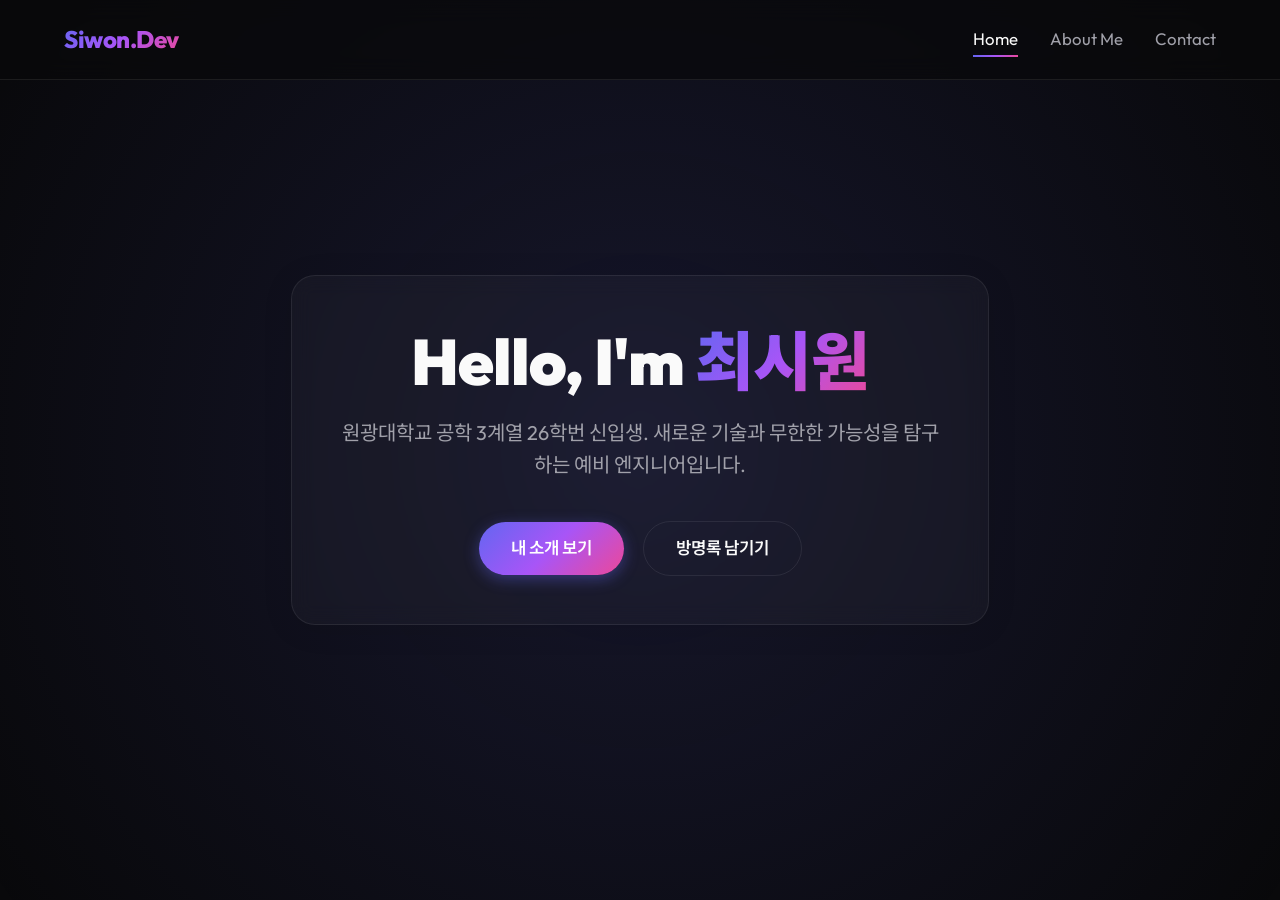
==== index.html @ b14f6374 "feat: Initial commit for personal blog" ====
<!DOCTYPE html>
<html lang="ko">
<head>
    <meta charset="UTF-8">
    <meta name="viewport" content="width=device-width, initial-scale=1.0">
    <title>최시원 | 개인 블로그</title>
    <meta name="description" content="원광대학교 공학 3계열 26학번 최시원의 개인 블로그입니다.">
    <link rel="stylesheet" href="styles.css">
</head>
<body>
    <nav>
        <a href="index.html" class="logo">Siwon.Dev</a>
        <div class="nav-links">
            <a href="index.html" class="active">Home</a>
            <a href="about.html">About Me</a>
            <a href="contact.html">Contact</a>
        </div>
    </nav>
    <main class="hero">
        <div class="glass-card fade-in">
            <h1>Hello, I'm <span class="text-gradient">최시원</span></h1>
            <p class="fade-in delay-1">원광대학교 공학 3계열 26학번 신입생. 새로운 기술과 무한한 가능성을 탐구하는 예비 엔지니어입니다.</p>
            <div class="fade-in delay-2">
                <a href="about.html" class="btn btn-primary">내 소개 보기</a>
                <a href="contact.html" class="btn btn-secondary">방명록 남기기</a>
            </div>
        </div>
    </main>
    <script src="script.js"></script>
</body>
</html>
---- styles.css ----
@import url('https://fonts.googleapis.com/css2?family=Outfit:wght@300;400;600;800&family=Noto+Sans+KR:wght@300;400;700;900&display=swap');

:root {
    --bg-color: #09090b; /* Very dark zinc */
    --text-primary: #fafafa;
    --text-secondary: #a1a1aa;
    --accent-glow: rgba(99, 102, 241, 0.15);
    --accent-gradient: linear-gradient(135deg, #6366f1 0%, #a855f7 50%, #ec4899 100%);
    --card-bg: rgba(255, 255, 255, 0.03);
    --card-border: rgba(255, 255, 255, 0.08);
    --nav-height: 80px;
}

* {
    margin: 0;
    padding: 0;
    box-sizing: border-box;
}

body {
    font-family: 'Outfit', 'Noto Sans KR', sans-serif;
    background-color: var(--bg-color);
    color: var(--text-primary);
    line-height: 1.6;
    overflow-x: hidden;
    position: relative;
}

/* Background Effects */
body::before {
    content: '';
    position: fixed;
    top: -50%;
    left: -50%;
    width: 200%;
    height: 200%;
    background: radial-gradient(circle at 50% 50%, var(--accent-glow) 0%, transparent 50%);
    z-index: -1;
    pointer-events: none;
    animation: pulse 15s ease-in-out infinite alternate;
}

@keyframes pulse {
    0% { transform: scale(1) translate(0, 0); }
    100% { transform: scale(1.1) translate(-2%, 2%); }
}

/* Navigation */
nav {
    position: fixed;
    top: 0;
    width: 100%;
    height: var(--nav-height);
    display: flex;
    justify-content: space-between;
    align-items: center;
    padding: 0 5%;
    background: rgba(9, 9, 11, 0.7);
    backdrop-filter: blur(12px);
    -webkit-backdrop-filter: blur(12px);
    border-bottom: 1px solid var(--card-border);
    z-index: 1000;
    transition: all 0.3s ease;
}

.logo {
    font-size: 1.5rem;
    font-weight: 800;
    background: var(--accent-gradient);
    -webkit-background-clip: text;
    -webkit-text-fill-color: transparent;
    text-decoration: none;
    letter-spacing: -0.5px;
}

.nav-links {
    display: flex;
    gap: 2rem;
}

.nav-links a {
    color: var(--text-secondary);
    text-decoration: none;
    font-weight: 400;
    font-size: 1.05rem;
    transition: color 0.3s ease;
    position: relative;
}

.nav-links a:hover, .nav-links a.active {
    color: var(--text-primary);
}

.nav-links a::after {
    content: '';
    position: absolute;
    width: 0;
    height: 2px;
    bottom: -4px;
    left: 0;
    background: var(--accent-gradient);
    transition: width 0.3s ease;
}

.nav-links a:hover::after, .nav-links a.active::after {
    width: 100%;
}

/* Base Layout */
main {
    padding-top: var(--nav-height);
    min-height: 100vh;
    display: flex;
    flex-direction: column;
    align-items: center;
}

.container {
    width: 100%;
    max-width: 1100px;
    padding: 4rem 2rem;
}

/* Glassmorphism Cards */
.glass-card {
    background: var(--card-bg);
    border: 1px solid var(--card-border);
    border-radius: 24px;
    backdrop-filter: blur(10px);
    -webkit-backdrop-filter: blur(10px);
    padding: 3rem;
    box-shadow: 0 4px 30px rgba(0, 0, 0, 0.1);
    transition: transform 0.3s ease, border-color 0.3s ease;
}

.glass-card:hover {
    transform: translateY(-5px);
    border-color: rgba(255, 255, 255, 0.15);
}

/* Typography */
h1 {
    font-size: 4rem;
    font-weight: 900;
    letter-spacing: -1px;
    line-height: 1.2;
    margin-bottom: 1rem;
}

h2 {
    font-size: 2.5rem;
    font-weight: 700;
    margin-bottom: 1.5rem;
    color: var(--text-primary);
}

p {
    color: var(--text-secondary);
    font-size: 1.1rem;
    margin-bottom: 1.5rem;
}

.text-gradient {
    background: var(--accent-gradient);
    -webkit-background-clip: text;
    -webkit-text-fill-color: transparent;
}

/* Buttons */
.btn {
    display: inline-flex;
    align-items: center;
    justify-content: center;
    padding: 0.8rem 2rem;
    border-radius: 50px;
    font-weight: 600;
    font-size: 1.05rem;
    text-decoration: none;
    transition: all 0.3s ease;
    border: none;
    cursor: pointer;
}

.btn-primary {
    background: var(--accent-gradient);
    color: white;
    box-shadow: 0 4px 15px rgba(99, 102, 241, 0.4);
}

.btn-primary:hover {
    box-shadow: 0 6px 20px rgba(99, 102, 241, 0.6);
    transform: translateY(-2px);
}

.btn-secondary {
    background: transparent;
    color: var(--text-primary);
    border: 1px solid var(--card-border);
    margin-left: 1rem;
}

.btn-secondary:hover {
    background: var(--card-bg);
    border-color: var(--text-primary);
}

/* Intro Section Specific (Home) */
.hero {
    min-height: calc(100vh - var(--nav-height));
    display: flex;
    align-items: center;
    justify-content: center;
    text-align: center;
}

.hero p {
    font-size: 1.25rem;
    max-width: 600px;
    margin: 0 auto 2.5rem;
}

/* About Page Specific */
.about-grid {
    display: grid;
    grid-template-columns: 1fr 1fr;
    gap: 3rem;
    margin-top: 3rem;
}

.badge {
    display: inline-block;
    padding: 0.4rem 1rem;
    border-radius: 20px;
    background: rgba(255, 255, 255, 0.05);
    border: 1px solid var(--card-border);
    font-size: 0.9rem;
    color: #cbd5e1;
    margin-right: 0.5rem;
    margin-bottom: 0.5rem;
}

.skills-container h3, .interests-container h3 {
    font-size: 1.25rem;
    margin-bottom: 1rem;
    color: var(--text-primary);
}

/* Contact Page Specific */
.contact-form {
    display: flex;
    flex-direction: column;
    gap: 1.5rem;
    max-width: 600px;
    margin: 0 auto;
}

.form-group {
    display: flex;
    flex-direction: column;
    text-align: left;
}

.form-group label {
    font-size: 0.95rem;
    margin-bottom: 0.5rem;
    color: var(--text-secondary);
}

.form-control {
    background: rgba(0, 0, 0, 0.2);
    border: 1px solid var(--card-border);
    border-radius: 12px;
    padding: 1rem;
    color: var(--text-primary);
    font-family: inherit;
    font-size: 1rem;
    transition: all 0.3s ease;
}

.form-control:focus {
    outline: none;
    border-color: #a855f7;
    background: rgba(0, 0, 0, 0.4);
}

textarea.form-control {
    resize: vertical;
    min-height: 150px;
}

/* Animations */
.fade-in {
    opacity: 0;
    transform: translateY(20px);
    animation: fadeIn 0.8s ease forwards;
}

.delay-1 { animation-delay: 0.2s; }
.delay-2 { animation-delay: 0.4s; }
.delay-3 { animation-delay: 0.6s; }

@keyframes fadeIn {
    to {
        opacity: 1;
        transform: translateY(0);
    }
}

/* Responsive */
@media (max-width: 768px) {
    h1 { font-size: 2.8rem; }
    h2 { font-size: 2rem; }
    .about-grid { grid-template-columns: 1fr; gap: 2rem; }
    .nav-links { gap: 1rem; }
    .nav-links a { font-size: 0.95rem; }
    .glass-card { padding: 2rem; }
}
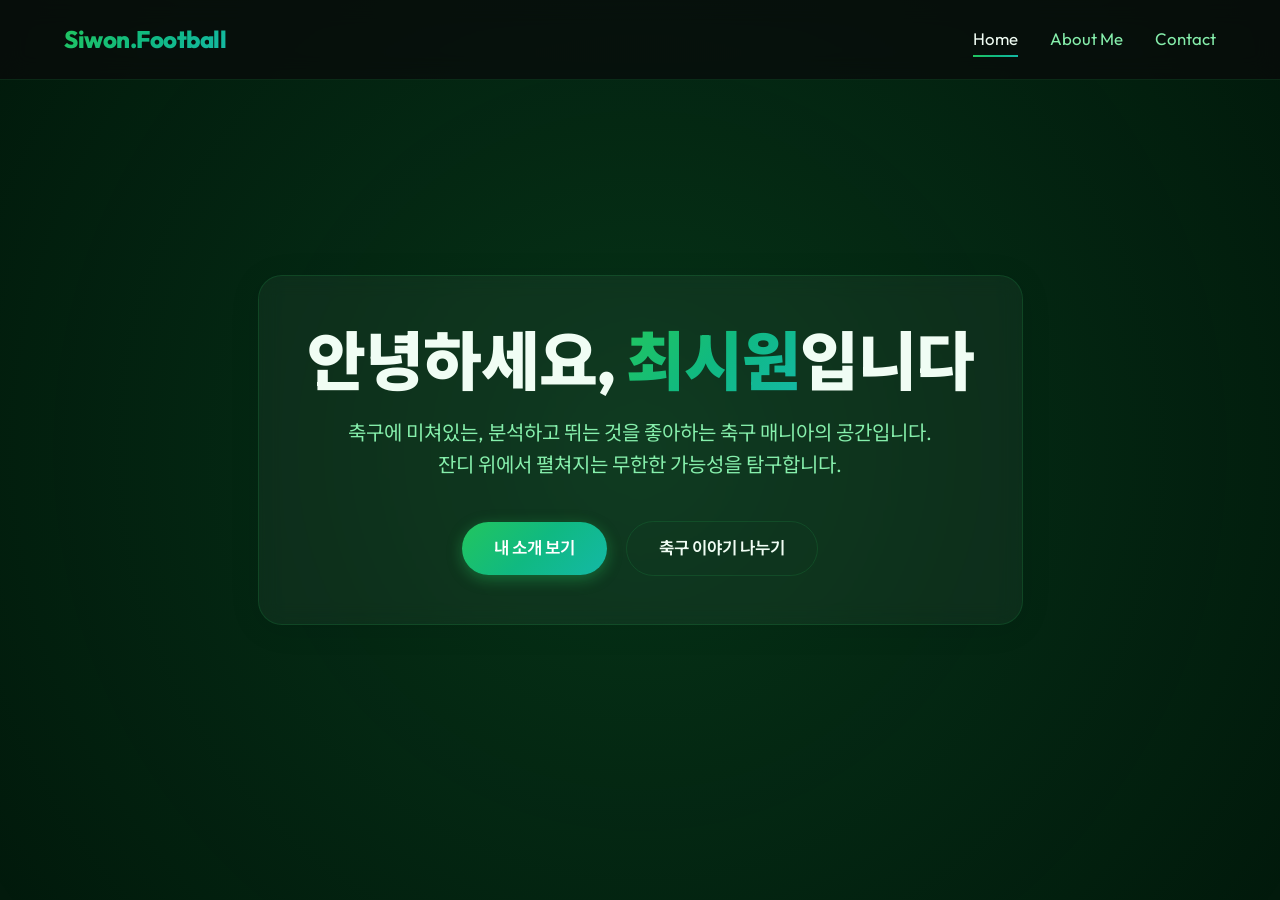
==== commit 6522c9ee: "Update theme and content to football" ====
--- a/index.html
+++ b/index.html
@@ -3,13 +3,13 @@
 <head>
     <meta charset="UTF-8">
     <meta name="viewport" content="width=device-width, initial-scale=1.0">
-    <title>최시원 | 개인 블로그</title>
-    <meta name="description" content="원광대학교 공학 3계열 26학번 최시원의 개인 블로그입니다.">
+    <title>최시원 | Football Blog</title>
+    <meta name="description" content="축구를 사랑하는 최시원의 개인 블로그입니다.">
     <link rel="stylesheet" href="styles.css">
 </head>
 <body>
     <nav>
-        <a href="index.html" class="logo">Siwon.Dev</a>
+        <a href="index.html" class="logo">Siwon.Football</a>
         <div class="nav-links">
             <a href="index.html" class="active">Home</a>
             <a href="about.html">About Me</a>
@@ -18,11 +18,11 @@
     </nav>
     <main class="hero">
         <div class="glass-card fade-in">
-            <h1>Hello, I'm <span class="text-gradient">최시원</span></h1>
-            <p class="fade-in delay-1">원광대학교 공학 3계열 26학번 신입생. 새로운 기술과 무한한 가능성을 탐구하는 예비 엔지니어입니다.</p>
+            <h1>안녕하세요, <span class="text-gradient">최시원</span>입니다</h1>
+            <p class="fade-in delay-1">축구에 미쳐있는, 분석하고 뛰는 것을 좋아하는 축구 매니아의 공간입니다. 잔디 위에서 펼쳐지는 무한한 가능성을 탐구합니다.</p>
             <div class="fade-in delay-2">
                 <a href="about.html" class="btn btn-primary">내 소개 보기</a>
-                <a href="contact.html" class="btn btn-secondary">방명록 남기기</a>
+                <a href="contact.html" class="btn btn-secondary">축구 이야기 나누기</a>
             </div>
         </div>
     </main>
--- a/styles.css
+++ b/styles.css
@@ -1,13 +1,13 @@
 @import url('https://fonts.googleapis.com/css2?family=Outfit:wght@300;400;600;800&family=Noto+Sans+KR:wght@300;400;700;900&display=swap');
 
 :root {
-    --bg-color: #09090b; /* Very dark zinc */
-    --text-primary: #fafafa;
-    --text-secondary: #a1a1aa;
-    --accent-glow: rgba(99, 102, 241, 0.15);
-    --accent-gradient: linear-gradient(135deg, #6366f1 0%, #a855f7 50%, #ec4899 100%);
-    --card-bg: rgba(255, 255, 255, 0.03);
-    --card-border: rgba(255, 255, 255, 0.08);
+    --bg-color: #021a0c; /* Very dark green/black */
+    --text-primary: #f0fdf4;
+    --text-secondary: #86efac;
+    --accent-glow: rgba(34, 197, 94, 0.15);
+    --accent-gradient: linear-gradient(135deg, #22c55e 0%, #10b981 50%, #14b8a6 100%);
+    --card-bg: rgba(255, 255, 255, 0.04);
+    --card-border: rgba(34, 197, 94, 0.15);
     --nav-height: 80px;
 }
 
@@ -184,11 +184,11 @@
 .btn-primary {
     background: var(--accent-gradient);
     color: white;
-    box-shadow: 0 4px 15px rgba(99, 102, 241, 0.4);
+    box-shadow: 0 4px 15px rgba(34, 197, 94, 0.4);
 }
 
 .btn-primary:hover {
-    box-shadow: 0 6px 20px rgba(99, 102, 241, 0.6);
+    box-shadow: 0 6px 20px rgba(34, 197, 94, 0.6);
     transform: translateY(-2px);
 }
 
@@ -279,7 +279,7 @@
 
 .form-control:focus {
     outline: none;
-    border-color: #a855f7;
+    border-color: #10b981;
     background: rgba(0, 0, 0, 0.4);
 }
 
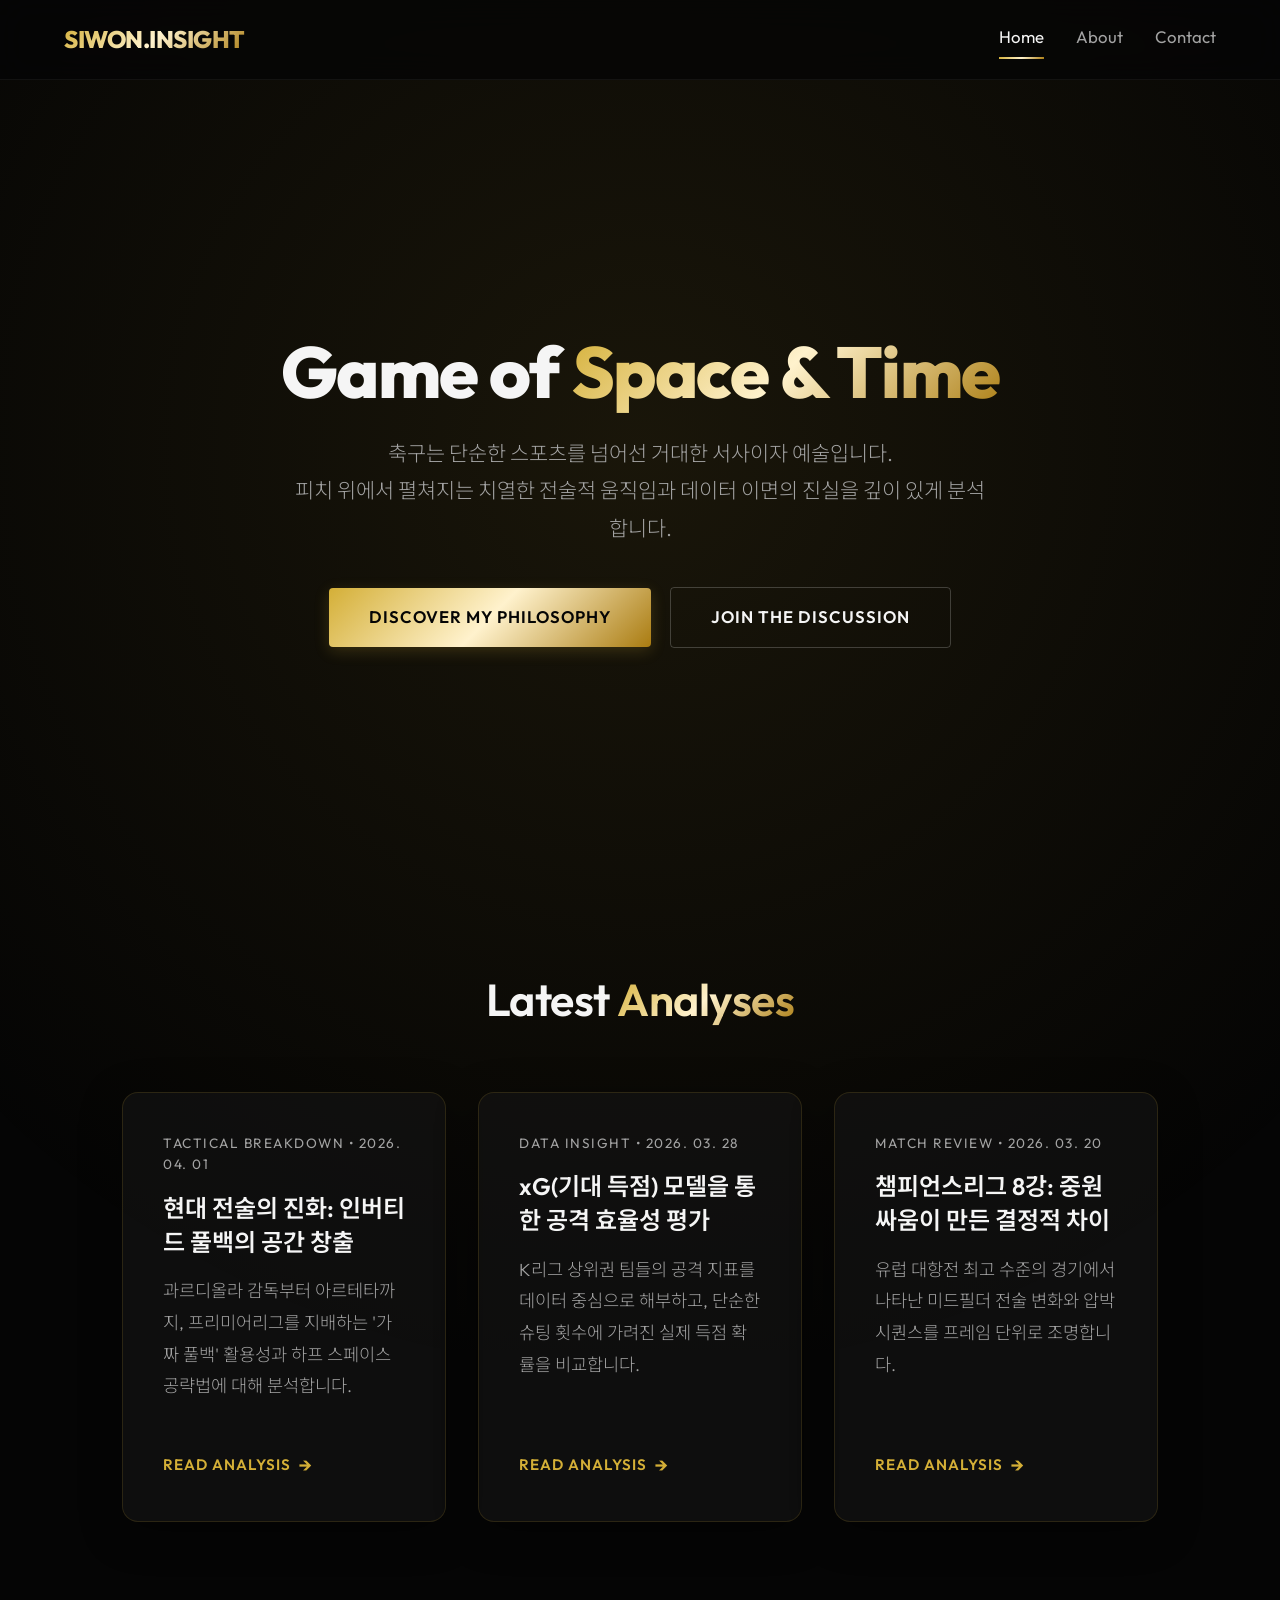
==== commit b3f9612a: "Upgrade theme to luxury gold and onyx with expanded content" ====
--- a/index.html
+++ b/index.html
@@ -3,28 +3,61 @@
 <head>
     <meta charset="UTF-8">
     <meta name="viewport" content="width=device-width, initial-scale=1.0">
-    <title>최시원 | Football Blog</title>
-    <meta name="description" content="축구를 사랑하는 최시원의 개인 블로그입니다.">
+    <title>최시원 | Football Insights</title>
+    <meta name="description" content="시야를 바꾸는 축구 인사이트와 전술 분석. 최시원의 프리미엄 축구 블로그입니다.">
     <link rel="stylesheet" href="styles.css">
 </head>
 <body>
     <nav>
-        <a href="index.html" class="logo">Siwon.Football</a>
+        <a href="index.html" class="logo">Siwon.Insight</a>
         <div class="nav-links">
             <a href="index.html" class="active">Home</a>
-            <a href="about.html">About Me</a>
+            <a href="about.html">About</a>
             <a href="contact.html">Contact</a>
         </div>
     </nav>
-    <main class="hero">
-        <div class="glass-card fade-in">
-            <h1>안녕하세요, <span class="text-gradient">최시원</span>입니다</h1>
-            <p class="fade-in delay-1">축구에 미쳐있는, 분석하고 뛰는 것을 좋아하는 축구 매니아의 공간입니다. 잔디 위에서 펼쳐지는 무한한 가능성을 탐구합니다.</p>
-            <div class="fade-in delay-2">
-                <a href="about.html" class="btn btn-primary">내 소개 보기</a>
-                <a href="contact.html" class="btn btn-secondary">축구 이야기 나누기</a>
+    
+    <main>
+        <section class="hero">
+            <div class="fade-in">
+                <h1>Game of <span class="text-gradient">Space & Time</span></h1>
+                <p class="hero-subtitle fade-in delay-1">
+                    축구는 단순한 스포츠를 넘어선 거대한 서사이자 예술입니다.<br>
+                    피치 위에서 펼쳐지는 치열한 전술적 움직임과 데이터 이면의 진실을 깊이 있게 분석합니다.
+                </p>
+                <div class="fade-in delay-2" style="margin-top: 2rem;">
+                    <a href="about.html" class="btn btn-primary">Discover My Philosophy</a>
+                    <a href="contact.html" class="btn btn-secondary">Join The Discussion</a>
+                </div>
             </div>
-        </div>
+        </section>
+
+        <section class="content-section fade-in delay-3">
+            <h2 style="text-align: center; margin-bottom: 3.5rem;">Latest <span class="text-gradient">Analyses</span></h2>
+            
+            <div class="grid-3">
+                <article class="glass-card article-card">
+                    <span class="article-meta">Tactical Breakdown • 2026. 04. 01</span>
+                    <h3>현대 전술의 진화: 인버티드 풀백의 공간 창출</h3>
+                    <p>과르디올라 감독부터 아르테타까지, 프리미어리그를 지배하는 '가짜 풀백' 활용성과 하프 스페이스 공략법에 대해 분석합니다.</p>
+                    <a href="#" class="read-more">Read Analysis <span style="font-size: 1.2rem;">→</span></a>
+                </article>
+
+                <article class="glass-card article-card">
+                    <span class="article-meta">Data Insight • 2026. 03. 28</span>
+                    <h3>xG(기대 득점) 모델을 통한 공격 효율성 평가</h3>
+                    <p>K리그 상위권 팀들의 공격 지표를 데이터 중심으로 해부하고, 단순한 슈팅 횟수에 가려진 실제 득점 확률을 비교합니다.</p>
+                    <a href="#" class="read-more">Read Analysis <span style="font-size: 1.2rem;">→</span></a>
+                </article>
+
+                <article class="glass-card article-card">
+                    <span class="article-meta">Match Review • 2026. 03. 20</span>
+                    <h3>챔피언스리그 8강: 중원 싸움이 만든 결정적 차이</h3>
+                    <p>유럽 대항전 최고 수준의 경기에서 나타난 미드필더 전술 변화와 압박 시퀀스를 프레임 단위로 조명합니다.</p>
+                    <a href="#" class="read-more">Read Analysis <span style="font-size: 1.2rem;">→</span></a>
+                </article>
+            </div>
+        </section>
     </main>
     <script src="script.js"></script>
 </body>
--- a/styles.css
+++ b/styles.css
@@ -1,13 +1,13 @@
-@import url('https://fonts.googleapis.com/css2?family=Outfit:wght@300;400;600;800&family=Noto+Sans+KR:wght@300;400;700;900&display=swap');
+@import url('https://fonts.googleapis.com/css2?family=Outfit:wght@300;400;600;800&family=Noto+Sans+KR:wght@300;400;600;800&display=swap');
 
 :root {
-    --bg-color: #021a0c; /* Very dark green/black */
-    --text-primary: #f0fdf4;
-    --text-secondary: #86efac;
-    --accent-glow: rgba(34, 197, 94, 0.15);
-    --accent-gradient: linear-gradient(135deg, #22c55e 0%, #10b981 50%, #14b8a6 100%);
-    --card-bg: rgba(255, 255, 255, 0.04);
-    --card-border: rgba(34, 197, 94, 0.15);
+    --bg-color: #050505; /* Deep onyx */
+    --text-primary: #f5f5f5;
+    --text-secondary: #a3a3a3;
+    --accent-glow: rgba(212, 175, 55, 0.1);
+    --accent-gradient: linear-gradient(135deg, #d4af37 0%, #fff2cd 50%, #aa7c11 100%);
+    --card-bg: rgba(20, 20, 20, 0.6);
+    --card-border: rgba(212, 175, 55, 0.15);
     --nav-height: 80px;
 }
 
@@ -34,15 +34,15 @@
     left: -50%;
     width: 200%;
     height: 200%;
-    background: radial-gradient(circle at 50% 50%, var(--accent-glow) 0%, transparent 50%);
+    background: radial-gradient(circle at 50% 50%, var(--accent-glow) 0%, transparent 60%);
     z-index: -1;
     pointer-events: none;
-    animation: pulse 15s ease-in-out infinite alternate;
+    animation: pulse 12s ease-in-out infinite alternate;
 }
 
 @keyframes pulse {
     0% { transform: scale(1) translate(0, 0); }
-    100% { transform: scale(1.1) translate(-2%, 2%); }
+    100% { transform: scale(1.05) translate(-1%, 1%); }
 }
 
 /* Navigation */
@@ -55,10 +55,10 @@
     justify-content: space-between;
     align-items: center;
     padding: 0 5%;
-    background: rgba(9, 9, 11, 0.7);
-    backdrop-filter: blur(12px);
-    -webkit-backdrop-filter: blur(12px);
-    border-bottom: 1px solid var(--card-border);
+    background: rgba(5, 5, 5, 0.8);
+    backdrop-filter: blur(16px);
+    -webkit-backdrop-filter: blur(16px);
+    border-bottom: 1px solid rgba(255, 255, 255, 0.05);
     z-index: 1000;
     transition: all 0.3s ease;
 }
@@ -71,6 +71,7 @@
     -webkit-text-fill-color: transparent;
     text-decoration: none;
     letter-spacing: -0.5px;
+    text-transform: uppercase;
 }
 
 .nav-links {
@@ -85,6 +86,7 @@
     font-size: 1.05rem;
     transition: color 0.3s ease;
     position: relative;
+    padding-bottom: 4px;
 }
 
 .nav-links a:hover, .nav-links a.active {
@@ -121,36 +123,114 @@
     padding: 4rem 2rem;
 }
 
+/* Premium Layout for Index Content */
+.hero {
+    min-height: calc(100vh - var(--nav-height));
+    display: flex;
+    flex-direction: column;
+    align-items: center;
+    justify-content: center;
+    text-align: center;
+    width: 100%;
+    padding: 0 2rem;
+}
+
+.content-section {
+    width: 100%;
+    max-width: 1100px;
+    padding: 4rem 2rem 8rem;
+    margin: 0 auto;
+}
+
+.grid-2 {
+    display: grid;
+    grid-template-columns: repeat(auto-fit, minmax(350px, 1fr));
+    gap: 2rem;
+}
+
+.grid-3 {
+    display: grid;
+    grid-template-columns: repeat(auto-fit, minmax(280px, 1fr));
+    gap: 2rem;
+}
+
 /* Glassmorphism Cards */
 .glass-card {
     background: var(--card-bg);
     border: 1px solid var(--card-border);
-    border-radius: 24px;
-    backdrop-filter: blur(10px);
-    -webkit-backdrop-filter: blur(10px);
+    border-radius: 16px;
+    backdrop-filter: blur(12px);
+    -webkit-backdrop-filter: blur(12px);
     padding: 3rem;
-    box-shadow: 0 4px 30px rgba(0, 0, 0, 0.1);
-    transition: transform 0.3s ease, border-color 0.3s ease;
+    box-shadow: 0 10px 40px rgba(0, 0, 0, 0.4);
+    transition: transform 0.4s cubic-bezier(0.175, 0.885, 0.32, 1.275), border-color 0.3s ease, box-shadow 0.3s ease;
 }
 
 .glass-card:hover {
-    transform: translateY(-5px);
-    border-color: rgba(255, 255, 255, 0.15);
+    transform: translateY(-8px);
+    border-color: rgba(212, 175, 55, 0.4);
+    box-shadow: 0 15px 50px rgba(212, 175, 55, 0.1);
+}
+
+.article-card {
+    padding: 2.5rem;
+    display: flex;
+    flex-direction: column;
+    height: 100%;
+    text-align: left;
+}
+
+.article-meta {
+    font-family: 'Outfit', sans-serif;
+    font-size: 0.85rem;
+    color: var(--text-secondary);
+    text-transform: uppercase;
+    letter-spacing: 1.5px;
+    margin-bottom: 1rem;
+    display: block;
+}
+
+.read-more {
+    margin-top: auto;
+    padding-top: 1.5rem;
+    color: #d4af37;
+    text-decoration: none;
+    font-weight: 600;
+    font-size: 0.95rem;
+    display: inline-flex;
+    align-items: center;
+    gap: 0.5rem;
+    transition: gap 0.3s ease;
+    text-transform: uppercase;
+    letter-spacing: 1px;
+}
+
+.read-more:hover {
+    gap: 0.8rem;
 }
 
 /* Typography */
 h1 {
-    font-size: 4rem;
-    font-weight: 900;
-    letter-spacing: -1px;
-    line-height: 1.2;
+    font-size: 4.5rem;
+    font-weight: 800;
+    letter-spacing: -1.5px;
+    line-height: 1.1;
+    margin-bottom: 1.5rem;
+}
+
+h2 {
+    font-size: 2.8rem;
+    font-weight: 600;
+    margin-bottom: 1.5rem;
+    color: var(--text-primary);
+    letter-spacing: -0.5px;
+}
+
+h3 {
+    font-size: 1.5rem;
+    font-weight: 600;
     margin-bottom: 1rem;
-}
-
-h2 {
-    font-size: 2.5rem;
-    font-weight: 700;
-    margin-bottom: 1.5rem;
+    line-height: 1.4;
     color: var(--text-primary);
 }
 
@@ -158,12 +238,26 @@
     color: var(--text-secondary);
     font-size: 1.1rem;
     margin-bottom: 1.5rem;
+    font-weight: 300;
+    line-height: 1.8;
+}
+
+strong {
+    font-weight: 600;
+    color: var(--text-primary);
 }
 
 .text-gradient {
     background: var(--accent-gradient);
     -webkit-background-clip: text;
     -webkit-text-fill-color: transparent;
+}
+
+.hero-subtitle {
+    font-size: 1.3rem;
+    max-width: 700px;
+    margin: 0 auto 2.5rem;
+    line-height: 1.8;
 }
 
 /* Buttons */
@@ -171,133 +265,183 @@
     display: inline-flex;
     align-items: center;
     justify-content: center;
-    padding: 0.8rem 2rem;
-    border-radius: 50px;
+    padding: 1rem 2.5rem;
+    border-radius: 4px;
     font-weight: 600;
     font-size: 1.05rem;
     text-decoration: none;
     transition: all 0.3s ease;
     border: none;
     cursor: pointer;
+    text-transform: uppercase;
+    letter-spacing: 1px;
 }
 
 .btn-primary {
     background: var(--accent-gradient);
-    color: white;
-    box-shadow: 0 4px 15px rgba(34, 197, 94, 0.4);
+    color: #050505;
+    box-shadow: 0 4px 15px rgba(212, 175, 55, 0.2);
 }
 
 .btn-primary:hover {
-    box-shadow: 0 6px 20px rgba(34, 197, 94, 0.6);
+    box-shadow: 0 8px 25px rgba(212, 175, 55, 0.4);
     transform: translateY(-2px);
 }
 
 .btn-secondary {
     background: transparent;
     color: var(--text-primary);
-    border: 1px solid var(--card-border);
+    border: 1px solid rgba(255, 255, 255, 0.2);
     margin-left: 1rem;
 }
 
 .btn-secondary:hover {
-    background: var(--card-bg);
-    border-color: var(--text-primary);
-}
-
-/* Intro Section Specific (Home) */
-.hero {
-    min-height: calc(100vh - var(--nav-height));
-    display: flex;
-    align-items: center;
-    justify-content: center;
+    background: rgba(255, 255, 255, 0.05);
+    border-color: #d4af37;
+    color: #d4af37;
+}
+
+/* About Page Specific */
+.about-header {
     text-align: center;
-}
-
-.hero p {
-    font-size: 1.25rem;
-    max-width: 600px;
-    margin: 0 auto 2.5rem;
-}
-
-/* About Page Specific */
-.about-grid {
+    margin-bottom: 4rem;
+}
+
+.portfolio-section {
+    margin-top: 4rem;
+}
+
+.portfolio-item {
+    border-left: 2px solid rgba(212, 175, 55, 0.3);
+    padding-left: 2rem;
+    margin-bottom: 3rem;
+    position: relative;
+    padding-bottom: 1rem;
+}
+
+.portfolio-item::before {
+    content: '';
+    position: absolute;
+    left: -7px;
+    top: 0;
+    width: 12px;
+    height: 12px;
+    border-radius: 50%;
+    background: var(--accent-gradient);
+}
+
+.portfolio-year {
+    font-family: 'Outfit', sans-serif;
+    font-weight: 800;
+    color: #d4af37;
+    font-size: 1.1rem;
+    margin-bottom: 0.5rem;
+    letter-spacing: 1px;
+}
+
+.badge-row {
+    display: flex;
+    flex-wrap: wrap;
+    gap: 0.8rem;
+    margin-top: 1.5rem;
+}
+
+.badge {
+    padding: 0.5rem 1.2rem;
+    border-radius: 4px;
+    background: rgba(212, 175, 55, 0.05);
+    border: 1px solid rgba(212, 175, 55, 0.2);
+    font-size: 0.9rem;
+    color: #fcf6ba;
+    font-weight: 400;
+    letter-spacing: 0.5px;
+}
+
+/* Contact Page Specific */
+.contact-wrapper {
     display: grid;
-    grid-template-columns: 1fr 1fr;
-    gap: 3rem;
-    margin-top: 3rem;
-}
-
-.badge {
-    display: inline-block;
-    padding: 0.4rem 1rem;
-    border-radius: 20px;
-    background: rgba(255, 255, 255, 0.05);
-    border: 1px solid var(--card-border);
-    font-size: 0.9rem;
-    color: #cbd5e1;
-    margin-right: 0.5rem;
+    grid-template-columns: 1fr 1.5fr;
+    gap: 4rem;
+    align-items: start;
+}
+
+.contact-info-card {
+    background: transparent;
+    border: none;
+    box-shadow: none;
+    padding: 0;
+}
+
+.info-item {
+    margin-bottom: 2.5rem;
+}
+
+.info-item h4 {
+    font-size: 0.85rem;
+    color: var(--text-secondary);
+    text-transform: uppercase;
+    letter-spacing: 2px;
     margin-bottom: 0.5rem;
 }
 
-.skills-container h3, .interests-container h3 {
-    font-size: 1.25rem;
-    margin-bottom: 1rem;
-    color: var(--text-primary);
-}
-
-/* Contact Page Specific */
+.info-item p {
+    color: var(--text-primary);
+    font-size: 1.15rem;
+    font-weight: 400;
+}
+
 .contact-form {
     display: flex;
     flex-direction: column;
     gap: 1.5rem;
-    max-width: 600px;
-    margin: 0 auto;
 }
 
 .form-group {
     display: flex;
     flex-direction: column;
-    text-align: left;
 }
 
 .form-group label {
-    font-size: 0.95rem;
-    margin-bottom: 0.5rem;
+    font-size: 0.85rem;
+    margin-bottom: 0.8rem;
     color: var(--text-secondary);
+    text-transform: uppercase;
+    letter-spacing: 1px;
 }
 
 .form-control {
-    background: rgba(0, 0, 0, 0.2);
-    border: 1px solid var(--card-border);
-    border-radius: 12px;
-    padding: 1rem;
+    background: rgba(255, 255, 255, 0.02);
+    border: 1px solid rgba(255, 255, 255, 0.1);
+    border-radius: 4px;
+    padding: 1.2rem;
     color: var(--text-primary);
     font-family: inherit;
-    font-size: 1rem;
+    font-size: 1.05rem;
     transition: all 0.3s ease;
 }
 
 .form-control:focus {
     outline: none;
-    border-color: #10b981;
-    background: rgba(0, 0, 0, 0.4);
+    border-color: #d4af37;
+    background: rgba(255, 255, 255, 0.04);
 }
 
 textarea.form-control {
     resize: vertical;
-    min-height: 150px;
+    min-height: 180px;
 }
 
 /* Animations */
 .fade-in {
     opacity: 0;
-    transform: translateY(20px);
-    animation: fadeIn 0.8s ease forwards;
+    transform: translateY(30px);
+    animation: fadeIn 1s cubic-bezier(0.165, 0.84, 0.44, 1) forwards;
 }
 
 .delay-1 { animation-delay: 0.2s; }
 .delay-2 { animation-delay: 0.4s; }
 .delay-3 { animation-delay: 0.6s; }
+.delay-4 { animation-delay: 0.8s; }
 
 @keyframes fadeIn {
     to {
@@ -307,11 +451,21 @@
 }
 
 /* Responsive */
+@media (max-width: 992px) {
+    .contact-wrapper {
+        grid-template-columns: 1fr;
+        gap: 3rem;
+    }
+}
+
 @media (max-width: 768px) {
-    h1 { font-size: 2.8rem; }
-    h2 { font-size: 2rem; }
-    .about-grid { grid-template-columns: 1fr; gap: 2rem; }
+    h1 { font-size: 3rem; }
+    h2 { font-size: 2.2rem; }
     .nav-links { gap: 1rem; }
-    .nav-links a { font-size: 0.95rem; }
+    .nav-links a { font-size: 0.9rem; }
     .glass-card { padding: 2rem; }
-}
+    .btn { padding: 0.8rem 1.8rem; }
+    .btn-secondary { margin-left: 0; margin-top: 1rem; }
+    .hero .fade-in.delay-2 { display: flex; flex-direction: column; }
+    .hero-subtitle { font-size: 1.1rem; }
+}
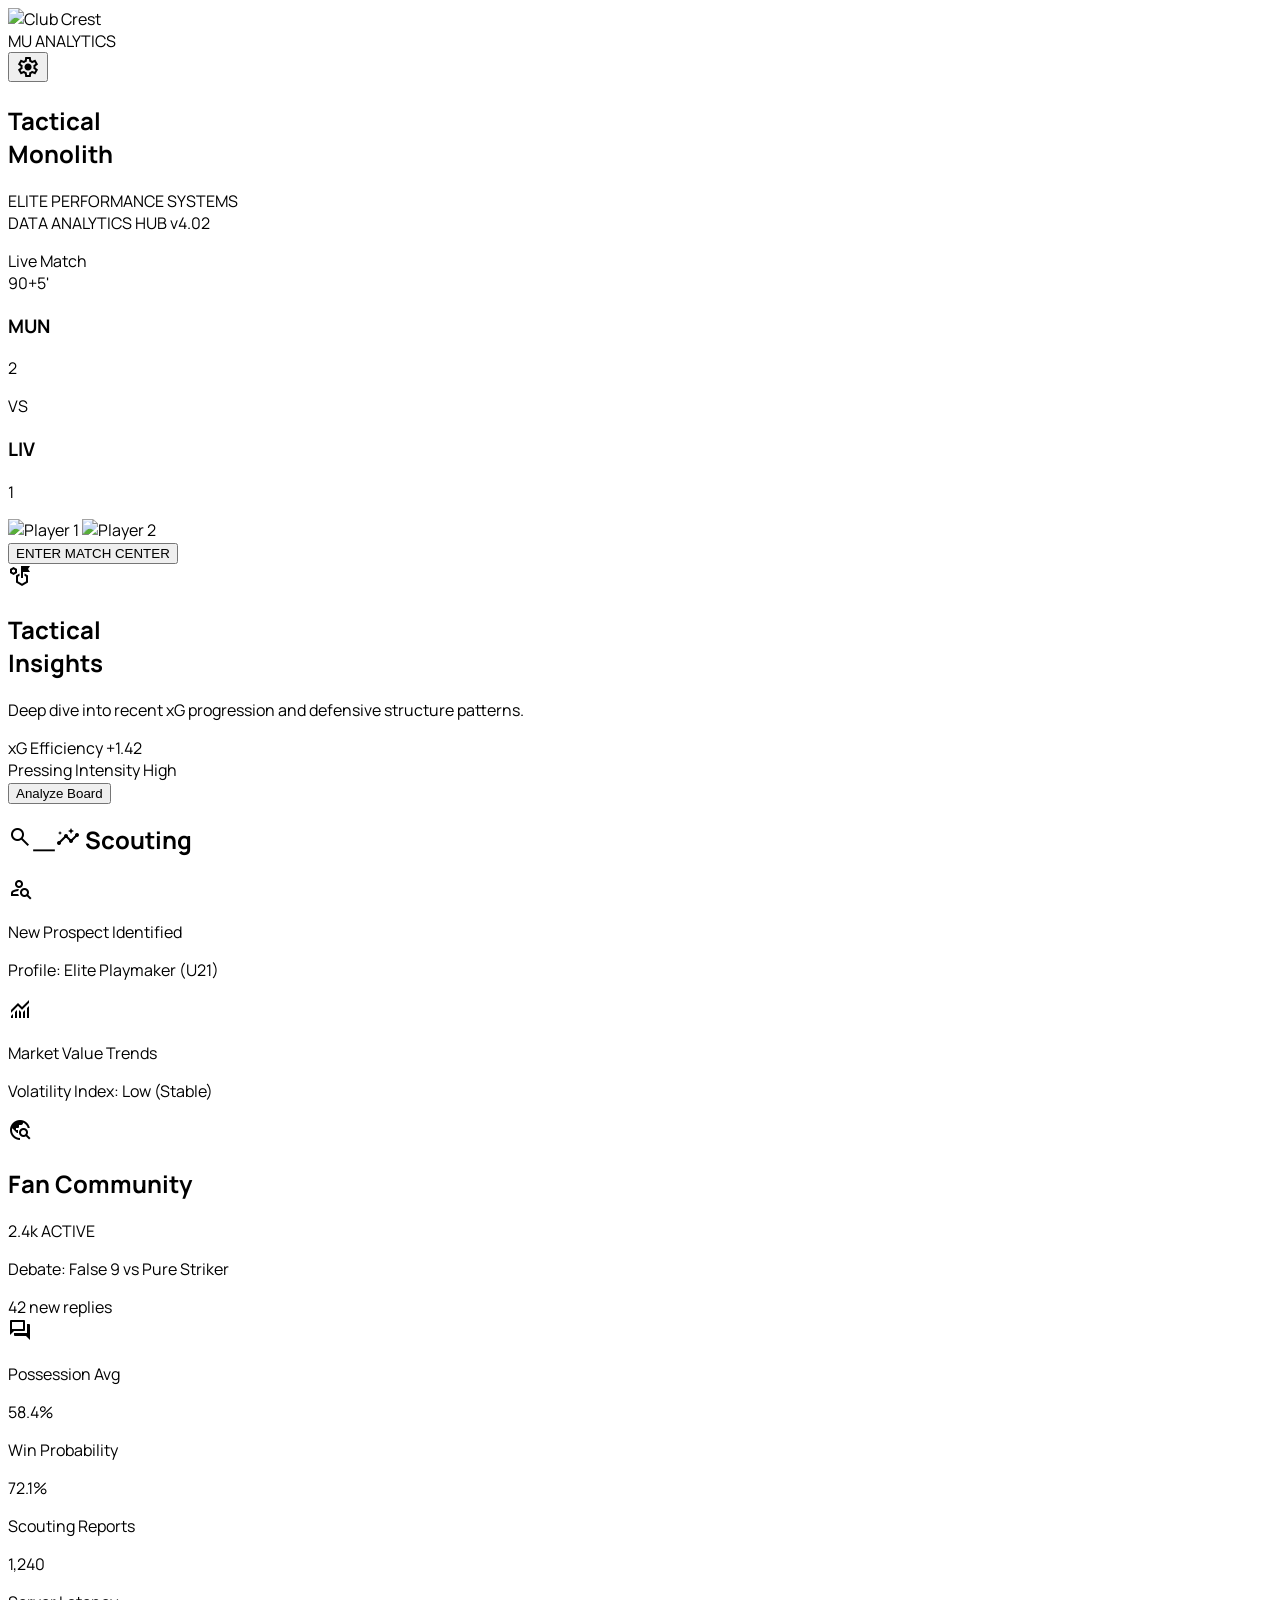
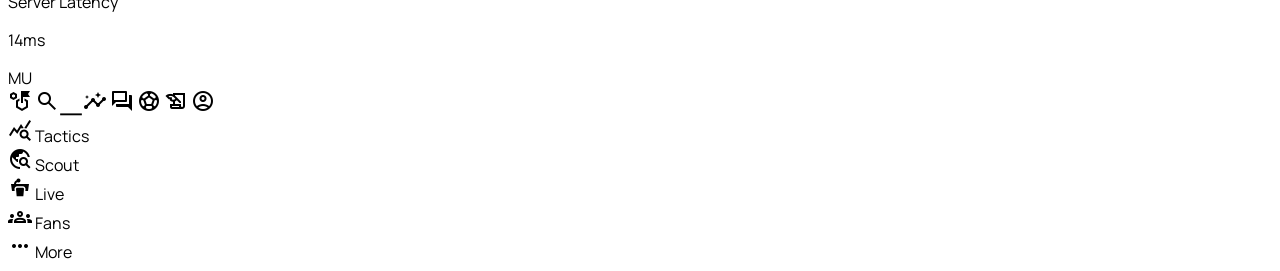
==== commit 5b447d15: "Update index.html with new Stitch blog content" ====
--- a/index.html
+++ b/index.html
@@ -1,64 +1,294 @@
 <!DOCTYPE html>
-<html lang="ko">
-<head>
-    <meta charset="UTF-8">
-    <meta name="viewport" content="width=device-width, initial-scale=1.0">
-    <title>최시원 | Football Insights</title>
-    <meta name="description" content="시야를 바꾸는 축구 인사이트와 전술 분석. 최시원의 프리미엄 축구 블로그입니다.">
-    <link rel="stylesheet" href="styles.css">
-</head>
-<body>
-    <nav>
-        <a href="index.html" class="logo">Siwon.Insight</a>
-        <div class="nav-links">
-            <a href="index.html" class="active">Home</a>
-            <a href="about.html">About</a>
-            <a href="contact.html">Contact</a>
-        </div>
-    </nav>
-    
-    <main>
-        <section class="hero">
-            <div class="fade-in">
-                <h1>Game of <span class="text-gradient">Space & Time</span></h1>
-                <p class="hero-subtitle fade-in delay-1">
-                    축구는 단순한 스포츠를 넘어선 거대한 서사이자 예술입니다.<br>
-                    피치 위에서 펼쳐지는 치열한 전술적 움직임과 데이터 이면의 진실을 깊이 있게 분석합니다.
+
+<html class="dark" lang="en"><head>
+<meta charset="utf-8"/>
+<meta content="width=device-width, initial-scale=1.0" name="viewport"/>
+<title>MU ANALYTICS | Tactical Monolith</title>
+<script src="https://cdn.tailwindcss.com?plugins=forms,container-queries"></script>
+<link href="https://fonts.googleapis.com/css2?family=Manrope:wght@200;400;600;700;800&display=swap" rel="stylesheet"/>
+<link href="https://fonts.googleapis.com/css2?family=Material+Symbols+Outlined:wght,FILL@100..700,0..1&display=swap" rel="stylesheet"/>
+<link href="https://fonts.googleapis.com/css2?family=Material+Symbols+Outlined:wght,FILL@100..700,0..1&display=swap" rel="stylesheet"/>
+<script id="tailwind-config">
+      tailwind.config = {
+        darkMode: "class",
+        theme: {
+          extend: {
+            "colors": {
+                    "surface": "#131313",
+                    "on-tertiary-fixed": "#1a1c1c",
+                    "tertiary": "#c6c6c7",
+                    "surface-container-low": "#1c1b1b",
+                    "on-surface-variant": "#e6bdb7",
+                    "on-background": "#e5e2e1",
+                    "surface-tint": "#ffb4a8",
+                    "on-primary-fixed": "#410000",
+                    "surface-container-high": "#2a2a2a",
+                    "surface-dim": "#131313",
+                    "surface-container-lowest": "#0e0e0e",
+                    "primary-container": "#da291c",
+                    "outline": "#ac8883",
+                    "secondary-container": "#474746",
+                    "on-tertiary-fixed-variant": "#454747",
+                    "error-container": "#93000a",
+                    "surface-bright": "#3a3939",
+                    "on-surface": "#e5e2e1",
+                    "primary-fixed-dim": "#ffb4a8",
+                    "on-secondary": "#303030",
+                    "tertiary-fixed-dim": "#c6c6c7",
+                    "tertiary-fixed": "#e2e2e2",
+                    "primary-fixed": "#ffdad4",
+                    "secondary-fixed-dim": "#c8c6c5",
+                    "primary": "#ffb4a8",
+                    "secondary": "#c8c6c5",
+                    "surface-container": "#201f1f",
+                    "on-secondary-fixed": "#1b1c1c",
+                    "surface-variant": "#353534",
+                    "surface-container-highest": "#353534",
+                    "on-error": "#690005",
+                    "inverse-primary": "#be0f09",
+                    "error": "#ffb4ab",
+                    "inverse-surface": "#e5e2e1",
+                    "on-secondary-fixed-variant": "#474746",
+                    "outline-variant": "#5c403b",
+                    "on-tertiary-container": "#f6f7f7",
+                    "tertiary-container": "#707171",
+                    "on-secondary-container": "#b7b5b4",
+                    "inverse-on-surface": "#313030",
+                    "background": "#131313",
+                    "on-tertiary": "#2f3131",
+                    "on-primary-container": "#fff5f3",
+                    "secondary-fixed": "#e5e2e1",
+                    "on-primary-fixed-variant": "#930001",
+                    "on-primary": "#690000",
+                    "on-error-container": "#ffdad6"
+            },
+            "borderRadius": {
+                    "DEFAULT": "0.125rem",
+                    "lg": "0.25rem",
+                    "xl": "0.5rem",
+                    "full": "0.75rem"
+            },
+            "fontFamily": {
+                    "headline": ["Manrope"],
+                    "body": ["Manrope"],
+                    "label": ["Manrope"]
+            }
+          },
+        },
+      }
+    </script>
+<style>
+        .material-symbols-outlined {
+            font-variation-settings: 'FILL' 0, 'wght' 400, 'GRAD' 0, 'opsz' 24;
+        }
+        .tonal-shift { background-color: #1c1b1b; }
+        body { font-family: 'Manrope', sans-serif; }
+    </style>
+<style>
+    body {
+      min-height: max(884px, 100dvh);
+    }
+  </style>
+  </head>
+<body class="bg-surface text-on-surface">
+<!-- TopAppBar -->
+<header class="fixed top-0 w-full z-50 bg-[#131313]/70 backdrop-blur-xl border-b border-[#5c403b]/20 shadow-[0px_24px_48px_rgba(0,0,0,0.4)] flex justify-between items-center px-6 h-16">
+<div class="flex items-center gap-3">
+<div class="w-8 h-8 rounded-full overflow-hidden bg-primary-container border border-outline-variant/20">
+<img alt="Club Crest" data-alt="Official club crest with intricate gold and red embroidery on a dark textured background" src="https://lh3.googleusercontent.com/aida-public/[base64]"/>
+</div>
+<span class="text-xl font-black text-[#ffb4a8] tracking-widest uppercase">MU ANALYTICS</span>
+</div>
+<div class="flex items-center gap-4">
+<button class="material-symbols-outlined text-[#ffb4a8] hover:bg-[#3a3939] transition-colors p-2 rounded-lg active:scale-95 duration-200" data-icon="settings">settings</button>
+</div>
+</header>
+<main class="pt-24 pb-32 px-6 max-w-7xl mx-auto min-h-screen">
+<!-- Hero Section: Tactical Monolith Headline -->
+<section class="mb-12">
+<div class="flex flex-col md:flex-row md:items-end gap-2 mb-8">
+<h1 class="text-5xl md:text-7xl font-extrabold tracking-tighter text-on-surface uppercase">
+                    Tactical<br/>
+<span class="text-primary-container">Monolith</span>
+</h1>
+<div class="h-1 w-24 bg-primary-container mb-4 hidden md:block"></div>
+<p class="text-on-surface-variant font-semibold tracking-wider text-sm ml-auto max-w-xs text-right">
+                    ELITE PERFORMANCE SYSTEMS <br/> DATA ANALYTICS HUB v4.02
                 </p>
-                <div class="fade-in delay-2" style="margin-top: 2rem;">
-                    <a href="about.html" class="btn btn-primary">Discover My Philosophy</a>
-                    <a href="contact.html" class="btn btn-secondary">Join The Discussion</a>
-                </div>
-            </div>
-        </section>
-
-        <section class="content-section fade-in delay-3">
-            <h2 style="text-align: center; margin-bottom: 3.5rem;">Latest <span class="text-gradient">Analyses</span></h2>
-            
-            <div class="grid-3">
-                <article class="glass-card article-card">
-                    <span class="article-meta">Tactical Breakdown • 2026. 04. 01</span>
-                    <h3>현대 전술의 진화: 인버티드 풀백의 공간 창출</h3>
-                    <p>과르디올라 감독부터 아르테타까지, 프리미어리그를 지배하는 '가짜 풀백' 활용성과 하프 스페이스 공략법에 대해 분석합니다.</p>
-                    <a href="#" class="read-more">Read Analysis <span style="font-size: 1.2rem;">→</span></a>
-                </article>
-
-                <article class="glass-card article-card">
-                    <span class="article-meta">Data Insight • 2026. 03. 28</span>
-                    <h3>xG(기대 득점) 모델을 통한 공격 효율성 평가</h3>
-                    <p>K리그 상위권 팀들의 공격 지표를 데이터 중심으로 해부하고, 단순한 슈팅 횟수에 가려진 실제 득점 확률을 비교합니다.</p>
-                    <a href="#" class="read-more">Read Analysis <span style="font-size: 1.2rem;">→</span></a>
-                </article>
-
-                <article class="glass-card article-card">
-                    <span class="article-meta">Match Review • 2026. 03. 20</span>
-                    <h3>챔피언스리그 8강: 중원 싸움이 만든 결정적 차이</h3>
-                    <p>유럽 대항전 최고 수준의 경기에서 나타난 미드필더 전술 변화와 압박 시퀀스를 프레임 단위로 조명합니다.</p>
-                    <a href="#" class="read-more">Read Analysis <span style="font-size: 1.2rem;">→</span></a>
-                </article>
-            </div>
-        </section>
-    </main>
-    <script src="script.js"></script>
-</body>
-</html>
+</div>
+<!-- Bento Grid Hub -->
+<div class="grid grid-cols-1 md:grid-cols-12 gap-4">
+<!-- Match Center (Live) - Featured Large Card -->
+<div class="md:col-span-8 group relative overflow-hidden bg-surface-container-high rounded-xl p-6 transition-all duration-300 hover:bg-surface-bright">
+<div class="flex justify-between items-start mb-12">
+<div class="flex items-center gap-2 px-3 py-1 bg-primary-container rounded-full animate-pulse">
+<span class="w-2 h-2 rounded-full bg-white"></span>
+<span class="text-[10px] font-bold text-white uppercase tracking-widest">Live Match</span>
+</div>
+<span class="text-on-surface-variant font-mono text-xl">90+5'</span>
+</div>
+<div class="flex justify-between items-center mb-8">
+<div class="text-center flex-1">
+<h3 class="text-3xl font-black mb-1">MUN</h3>
+<p class="text-primary text-4xl font-bold">2</p>
+</div>
+<div class="px-8 border-x border-outline-variant/20">
+<span class="text-on-surface-variant text-xs font-bold uppercase tracking-widest">VS</span>
+</div>
+<div class="text-center flex-1">
+<h3 class="text-3xl font-black mb-1">LIV</h3>
+<p class="text-on-surface-variant text-4xl font-bold">1</p>
+</div>
+</div>
+<div class="flex gap-4 items-center justify-between border-t border-outline-variant/10 pt-6">
+<div class="flex -space-x-3">
+<img alt="Player 1" class="w-10 h-10 rounded-full border-2 border-surface" data-alt="Headshot of a focused professional soccer player in red training gear" src="https://lh3.googleusercontent.com/aida-public/[base64]"/>
+<img alt="Player 2" class="w-10 h-10 rounded-full border-2 border-surface" data-alt="Headshot of a professional athlete with intense expression looking directly at the camera" src="https://lh3.googleusercontent.com/aida-public/[base64]"/>
+</div>
+<button class="bg-primary-container text-white px-6 py-2 rounded-lg font-bold text-sm tracking-tight hover:scale-105 transition-transform">
+                            ENTER MATCH CENTER
+                        </button>
+</div>
+</div>
+<!-- Tactics (Vertical High) -->
+<div class="md:col-span-4 bg-surface-container-high rounded-xl p-6 flex flex-col justify-between border border-primary-container/10">
+<div>
+<span class="material-symbols-outlined text-primary-container text-4xl mb-4" data-icon="strategy">strategy</span>
+<h2 class="text-2xl font-extrabold uppercase mb-2">Tactical<br/>Insights</h2>
+<p class="text-on-surface-variant text-xs leading-relaxed opacity-70">Deep dive into recent xG progression and defensive structure patterns.</p>
+</div>
+<div class="mt-8 space-y-3">
+<div class="flex justify-between items-center text-[10px] font-bold uppercase tracking-widest border-b border-outline-variant/10 pb-2">
+<span>xG Efficiency</span>
+<span class="text-primary">+1.42</span>
+</div>
+<div class="flex justify-between items-center text-[10px] font-bold uppercase tracking-widest border-b border-outline-variant/10 pb-2">
+<span>Pressing Intensity</span>
+<span class="text-primary">High</span>
+</div>
+<div class="pt-2">
+<button class="w-full py-3 bg-[#2a2a2a] hover:bg-[#3a3939] border border-outline-variant/20 rounded-lg text-xs font-bold uppercase transition-colors">Analyze Board</button>
+</div>
+</div>
+</div>
+<!-- Scouting (Asymmetric) -->
+<div class="md:col-span-5 bg-gradient-to-br from-surface-container-high to-surface-container-low rounded-xl p-6 relative overflow-hidden">
+<div class="relative z-10">
+<h2 class="text-2xl font-extrabold uppercase mb-6 flex items-center gap-2">
+<span class="material-symbols-outlined text-primary" data-icon="search_insights">search_insights</span>
+                            Scouting
+                        </h2>
+<div class="space-y-4">
+<div class="flex items-center gap-4 bg-surface/40 p-3 rounded-lg border border-outline-variant/5">
+<div class="w-10 h-10 rounded-lg bg-surface-container-highest flex items-center justify-center">
+<span class="material-symbols-outlined text-primary text-sm" data-icon="person_search">person_search</span>
+</div>
+<div>
+<p class="text-xs font-bold uppercase">New Prospect Identified</p>
+<p class="text-[10px] text-on-surface-variant">Profile: Elite Playmaker (U21)</p>
+</div>
+</div>
+<div class="flex items-center gap-4 bg-surface/40 p-3 rounded-lg border border-outline-variant/5">
+<div class="w-10 h-10 rounded-lg bg-surface-container-highest flex items-center justify-center">
+<span class="material-symbols-outlined text-primary text-sm" data-icon="monitoring">monitoring</span>
+</div>
+<div>
+<p class="text-xs font-bold uppercase">Market Value Trends</p>
+<p class="text-[10px] text-on-surface-variant">Volatility Index: Low (Stable)</p>
+</div>
+</div>
+</div>
+</div>
+<!-- Decorative Element -->
+<div class="absolute -right-10 -bottom-10 opacity-10">
+<span class="material-symbols-outlined text-[160px]" data-icon="travel_explore">travel_explore</span>
+</div>
+</div>
+<!-- Fan Zone (Community) -->
+<div class="md:col-span-7 bg-surface-container-high rounded-xl p-6 border-l-4 border-primary-container">
+<div class="flex justify-between items-center mb-6">
+<h2 class="text-2xl font-extrabold uppercase">Fan Community</h2>
+<span class="text-[10px] font-bold text-primary px-2 py-1 bg-primary-container/10 rounded">2.4k ACTIVE</span>
+</div>
+<div class="flex gap-4 mb-4">
+<div class="flex-1 bg-surface-container-lowest p-4 rounded-lg">
+<p class="text-xs font-bold mb-1 uppercase tracking-tight">Debate: False 9 vs Pure Striker</p>
+<div class="flex items-center gap-2">
+<div class="flex -space-x-2">
+<div class="w-6 h-6 rounded-full bg-primary/20 border border-surface"></div>
+<div class="w-6 h-6 rounded-full bg-primary/40 border border-surface"></div>
+<div class="w-6 h-6 rounded-full bg-primary/60 border border-surface"></div>
+</div>
+<span class="text-[10px] text-on-surface-variant">42 new replies</span>
+</div>
+</div>
+<div class="w-24 flex items-center justify-center bg-primary-container text-white rounded-lg hover:scale-95 transition-transform cursor-pointer">
+<span class="material-symbols-outlined" data-icon="forum">forum</span>
+</div>
+</div>
+<div class="grid grid-cols-3 gap-2">
+<div class="h-1 bg-primary-container"></div>
+<div class="h-1 bg-surface-variant"></div>
+<div class="h-1 bg-surface-variant"></div>
+</div>
+</div>
+</div>
+</section>
+<!-- Technical Stats Bar -->
+<section class="grid grid-cols-2 md:grid-cols-4 gap-4 mb-12">
+<div class="bg-surface-container-low p-4 rounded-lg border border-outline-variant/10">
+<p class="text-[10px] font-bold text-on-surface-variant uppercase mb-1">Possession Avg</p>
+<p class="text-2xl font-black text-on-surface tracking-tighter">58.4%</p>
+</div>
+<div class="bg-surface-container-low p-4 rounded-lg border border-outline-variant/10">
+<p class="text-[10px] font-bold text-on-surface-variant uppercase mb-1">Win Probability</p>
+<p class="text-2xl font-black text-primary tracking-tighter">72.1%</p>
+</div>
+<div class="bg-surface-container-low p-4 rounded-lg border border-outline-variant/10">
+<p class="text-[10px] font-bold text-on-surface-variant uppercase mb-1">Scouting Reports</p>
+<p class="text-2xl font-black text-on-surface tracking-tighter">1,240</p>
+</div>
+<div class="bg-surface-container-low p-4 rounded-lg border border-outline-variant/10">
+<p class="text-[10px] font-bold text-on-surface-variant uppercase mb-1">Server Latency</p>
+<p class="text-2xl font-black text-on-surface tracking-tighter">14ms</p>
+</div>
+</section>
+</main>
+<!-- NavigationDrawer (Suppressed on mobile via layout, accessible via interaction in a full build) -->
+<!-- Displayed as a hidden element to respect JSON but maintain landing page focus -->
+<aside class="hidden lg:flex fixed left-0 top-0 h-full w-20 z-[60] flex-col items-center py-8 bg-[#0e0e0e] border-r border-outline-variant/10">
+<div class="text-lg font-black text-[#da291c] mb-12 uppercase tracking-tighter">MU</div>
+<nav class="flex flex-col gap-6">
+<span class="material-symbols-outlined text-[#da291c] p-2 bg-gradient-to-r from-[#da291c] to-[#ffb4a8] text-white rounded-lg" data-icon="strategy">strategy</span>
+<span class="material-symbols-outlined text-[#e6bdb7] p-2 hover:bg-[#2a2a2a] rounded-lg transition-colors" data-icon="search_insights">search_insights</span>
+<span class="material-symbols-outlined text-[#e6bdb7] p-2 hover:bg-[#2a2a2a] rounded-lg transition-colors" data-icon="forum">forum</span>
+<span class="material-symbols-outlined text-[#e6bdb7] p-2 hover:bg-[#2a2a2a] rounded-lg transition-colors" data-icon="sports_soccer">sports_soccer</span>
+<span class="material-symbols-outlined text-[#e6bdb7] p-2 hover:bg-[#2a2a2a] rounded-lg transition-colors" data-icon="history_edu">history_edu</span>
+<span class="material-symbols-outlined text-[#e6bdb7] p-2 hover:bg-[#2a2a2a] rounded-lg transition-colors" data-icon="account_circle">account_circle</span>
+</nav>
+</aside>
+<!-- BottomNavBar -->
+<nav class="fixed bottom-0 left-0 w-full z-50 bg-[#131313]/80 backdrop-blur-2xl border-t border-[#5c403b]/20 flex justify-around items-center px-4 py-3 pb-safe shadow-[0_-10px_30px_rgba(0,0,0,0.5)] md:hidden">
+<div class="flex flex-col items-center justify-center text-[#e6bdb7] opacity-60 p-2 hover:opacity-100 active:scale-90 duration-150">
+<span class="material-symbols-outlined mb-1" data-icon="query_stats">query_stats</span>
+<span class="font-['Manrope'] text-[10px] font-bold uppercase">Tactics</span>
+</div>
+<div class="flex flex-col items-center justify-center text-[#e6bdb7] opacity-60 p-2 hover:opacity-100 active:scale-90 duration-150">
+<span class="material-symbols-outlined mb-1" data-icon="travel_explore">travel_explore</span>
+<span class="font-['Manrope'] text-[10px] font-bold uppercase">Scout</span>
+</div>
+<div class="flex flex-col items-center justify-center bg-[#da291c] text-white rounded-xl p-2 scale-110 active:scale-90 duration-150">
+<span class="material-symbols-outlined mb-1" data-icon="podium" style="font-variation-settings: 'FILL' 1;">podium</span>
+<span class="font-['Manrope'] text-[10px] font-bold uppercase text-white">Live</span>
+</div>
+<div class="flex flex-col items-center justify-center text-[#e6bdb7] opacity-60 p-2 hover:opacity-100 active:scale-90 duration-150">
+<span class="material-symbols-outlined mb-1" data-icon="groups">groups</span>
+<span class="font-['Manrope'] text-[10px] font-bold uppercase">Fans</span>
+</div>
+<div class="flex flex-col items-center justify-center text-[#e6bdb7] opacity-60 p-2 hover:opacity-100 active:scale-90 duration-150">
+<span class="material-symbols-outlined mb-1" data-icon="more_horiz">more_horiz</span>
+<span class="font-['Manrope'] text-[10px] font-bold uppercase">More</span>
+</div>
+</nav>
+<!-- FAB Suppression: Suppressed for Dashboard Landing Focus as per Shell Rules -->
+</body></html>
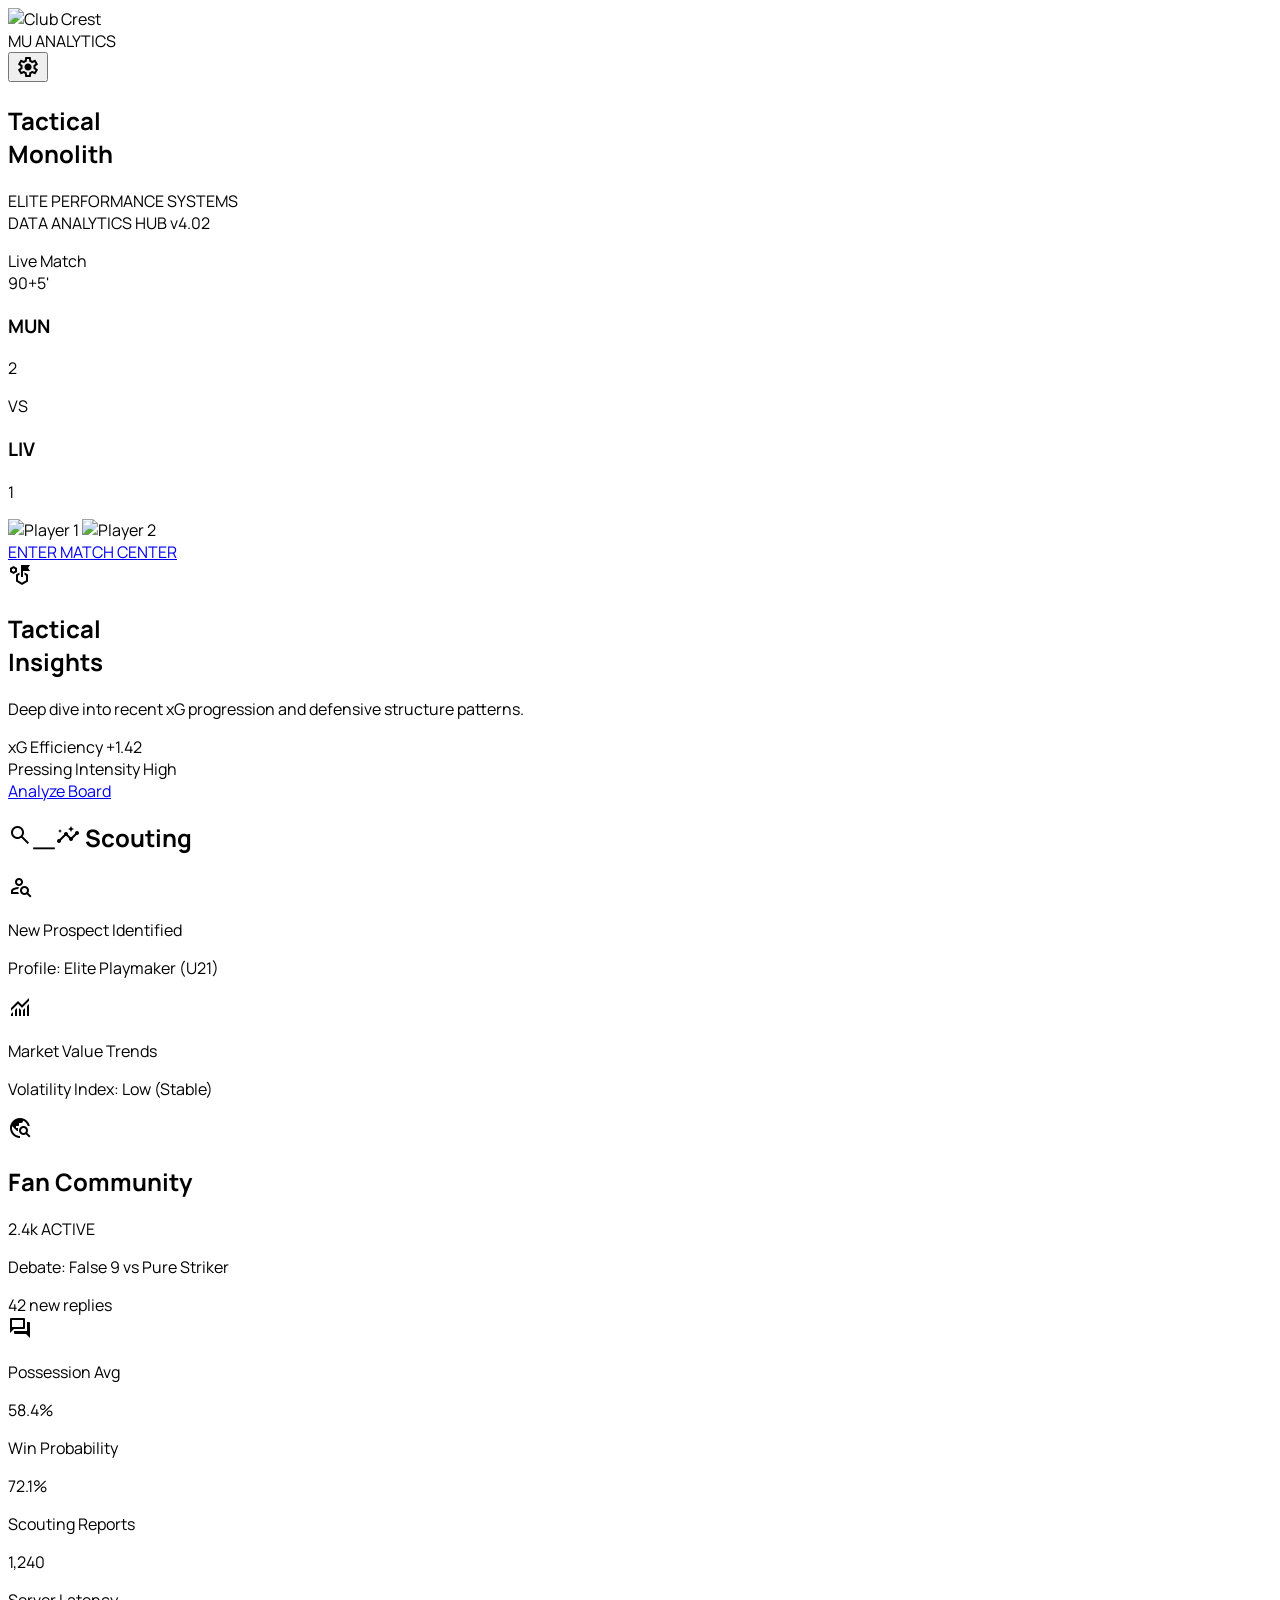
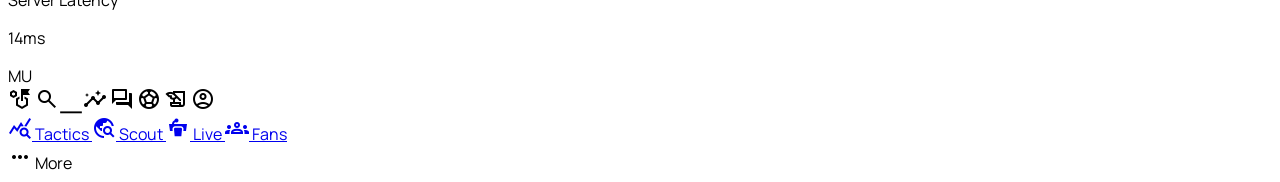
==== commit 4b99ed8e: "Fix navigation links across files" ====
--- a/index.html
+++ b/index.html
@@ -145,9 +145,9 @@
 <img alt="Player 1" class="w-10 h-10 rounded-full border-2 border-surface" data-alt="Headshot of a focused professional soccer player in red training gear" src="https://lh3.googleusercontent.com/aida-public/[base64]"/>
 <img alt="Player 2" class="w-10 h-10 rounded-full border-2 border-surface" data-alt="Headshot of a professional athlete with intense expression looking directly at the camera" src="https://lh3.googleusercontent.com/aida-public/[base64]"/>
 </div>
-<button class="bg-primary-container text-white px-6 py-2 rounded-lg font-bold text-sm tracking-tight hover:scale-105 transition-transform">
+<a href="index.html" class="inline-block bg-primary-container text-white px-6 py-2 rounded-lg font-bold text-sm tracking-tight hover:scale-105 transition-transform">
                             ENTER MATCH CENTER
-                        </button>
+                        </a>
 </div>
 </div>
 <!-- Tactics (Vertical High) -->
@@ -167,7 +167,7 @@
 <span class="text-primary">High</span>
 </div>
 <div class="pt-2">
-<button class="w-full py-3 bg-[#2a2a2a] hover:bg-[#3a3939] border border-outline-variant/20 rounded-lg text-xs font-bold uppercase transition-colors">Analyze Board</button>
+<a href="tactics.html" class="block text-center w-full py-3 bg-[#2a2a2a] hover:bg-[#3a3939] border border-outline-variant/20 rounded-lg text-xs font-bold uppercase transition-colors">Analyze Board</a>
 </div>
 </div>
 </div>
@@ -269,22 +269,22 @@
 </aside>
 <!-- BottomNavBar -->
 <nav class="fixed bottom-0 left-0 w-full z-50 bg-[#131313]/80 backdrop-blur-2xl border-t border-[#5c403b]/20 flex justify-around items-center px-4 py-3 pb-safe shadow-[0_-10px_30px_rgba(0,0,0,0.5)] md:hidden">
-<div class="flex flex-col items-center justify-center text-[#e6bdb7] opacity-60 p-2 hover:opacity-100 active:scale-90 duration-150">
+<a href="tactics.html" class="flex flex-col items-center justify-center text-[#e6bdb7] opacity-60 p-2 hover:opacity-100 active:scale-90 duration-150">
 <span class="material-symbols-outlined mb-1" data-icon="query_stats">query_stats</span>
 <span class="font-['Manrope'] text-[10px] font-bold uppercase">Tactics</span>
-</div>
-<div class="flex flex-col items-center justify-center text-[#e6bdb7] opacity-60 p-2 hover:opacity-100 active:scale-90 duration-150">
+</a>
+<a href="breakdown.html" class="flex flex-col items-center justify-center text-[#e6bdb7] opacity-60 p-2 hover:opacity-100 active:scale-90 duration-150">
 <span class="material-symbols-outlined mb-1" data-icon="travel_explore">travel_explore</span>
 <span class="font-['Manrope'] text-[10px] font-bold uppercase">Scout</span>
-</div>
-<div class="flex flex-col items-center justify-center bg-[#da291c] text-white rounded-xl p-2 scale-110 active:scale-90 duration-150">
+</a>
+<a href="index.html" class="flex flex-col items-center justify-center bg-[#da291c] text-white rounded-xl p-2 scale-110 active:scale-90 duration-150">
 <span class="material-symbols-outlined mb-1" data-icon="podium" style="font-variation-settings: 'FILL' 1;">podium</span>
 <span class="font-['Manrope'] text-[10px] font-bold uppercase text-white">Live</span>
-</div>
-<div class="flex flex-col items-center justify-center text-[#e6bdb7] opacity-60 p-2 hover:opacity-100 active:scale-90 duration-150">
+</a>
+<a href="tactics.html" class="flex flex-col items-center justify-center text-[#e6bdb7] opacity-60 p-2 hover:opacity-100 active:scale-90 duration-150">
 <span class="material-symbols-outlined mb-1" data-icon="groups">groups</span>
 <span class="font-['Manrope'] text-[10px] font-bold uppercase">Fans</span>
-</div>
+</a>
 <div class="flex flex-col items-center justify-center text-[#e6bdb7] opacity-60 p-2 hover:opacity-100 active:scale-90 duration-150">
 <span class="material-symbols-outlined mb-1" data-icon="more_horiz">more_horiz</span>
 <span class="font-['Manrope'] text-[10px] font-bold uppercase">More</span>
